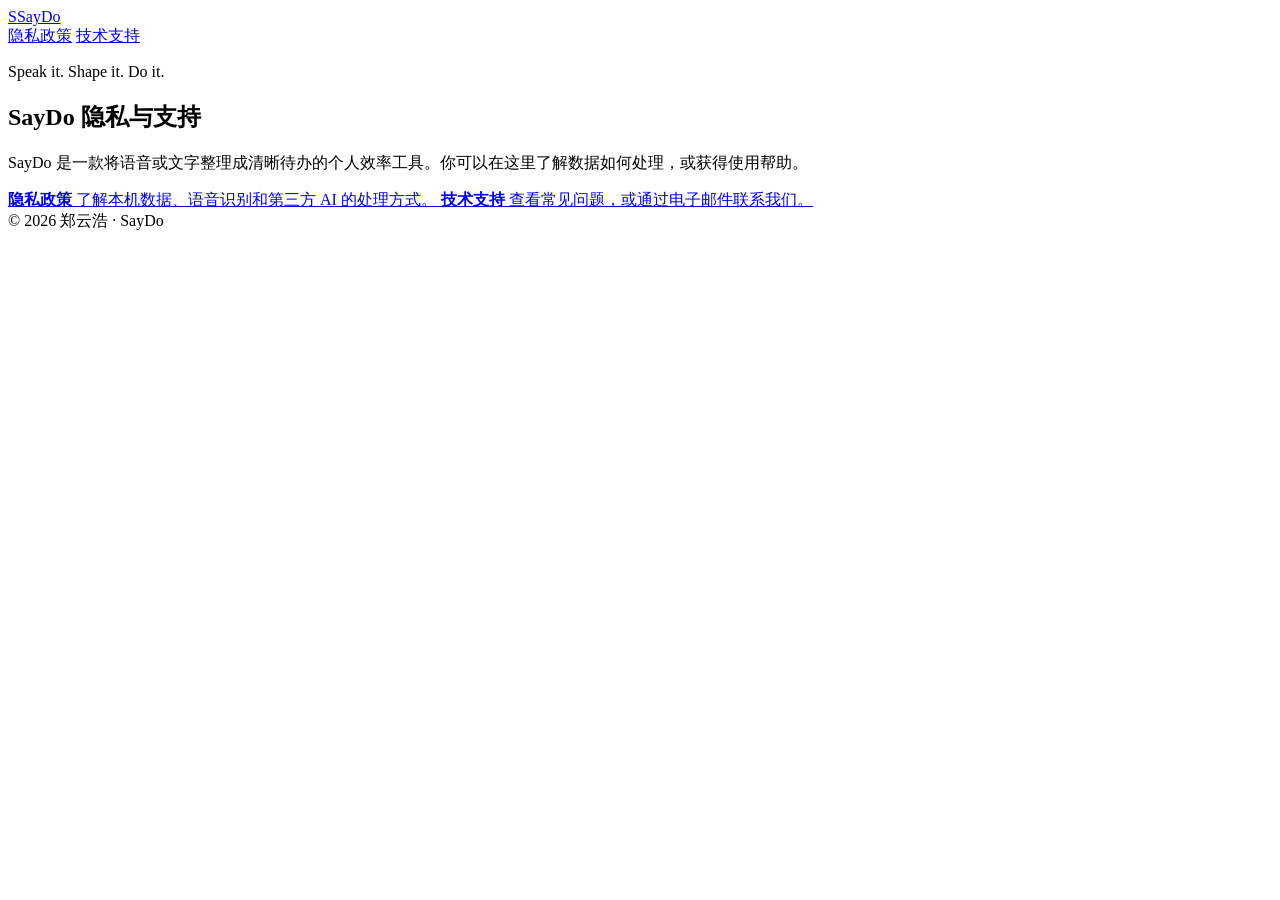
==== index.html @ dc218c29 "Create index.html" ====
<!doctype html>
<html lang="zh-CN">
<head>
  <meta charset="utf-8">
  <meta name="viewport" content="width=device-width, initial-scale=1">
  <meta name="description" content="SayDo 隐私政策与技术支持">
  <title>SayDo · 隐私与支持</title>
  <link rel="stylesheet" href="styles.css">
</head>
<body>
  <main class="shell">
    <header class="topbar">
      <a class="brand" href="index.html"><span class="mark">S</span>SayDo</a>
      <nav aria-label="主要导航">
        <a href="privacy.html">隐私政策</a>
        <a href="support.html">技术支持</a>
      </nav>
    </header>

    <article class="card">
      <p class="eyebrow">Speak it. Shape it. Do it.</p>
      <h1>SayDo 隐私与支持</h1>
      <p class="lead">SayDo 是一款将语音或文字整理成清晰待办的个人效率工具。你可以在这里了解数据如何处理，或获得使用帮助。</p>

      <section class="grid" aria-label="页面入口">
        <a class="link-card" href="privacy.html">
          <strong>隐私政策</strong>
          <span>了解本机数据、语音识别和第三方 AI 的处理方式。</span>
        </a>
        <a class="link-card" href="support.html">
          <strong>技术支持</strong>
          <span>查看常见问题，或通过电子邮件联系我们。</span>
        </a>
      </section>
    </article>

    <footer>© 2026 郑云浩 · SayDo</footer>
  </main>
</body>
</html>
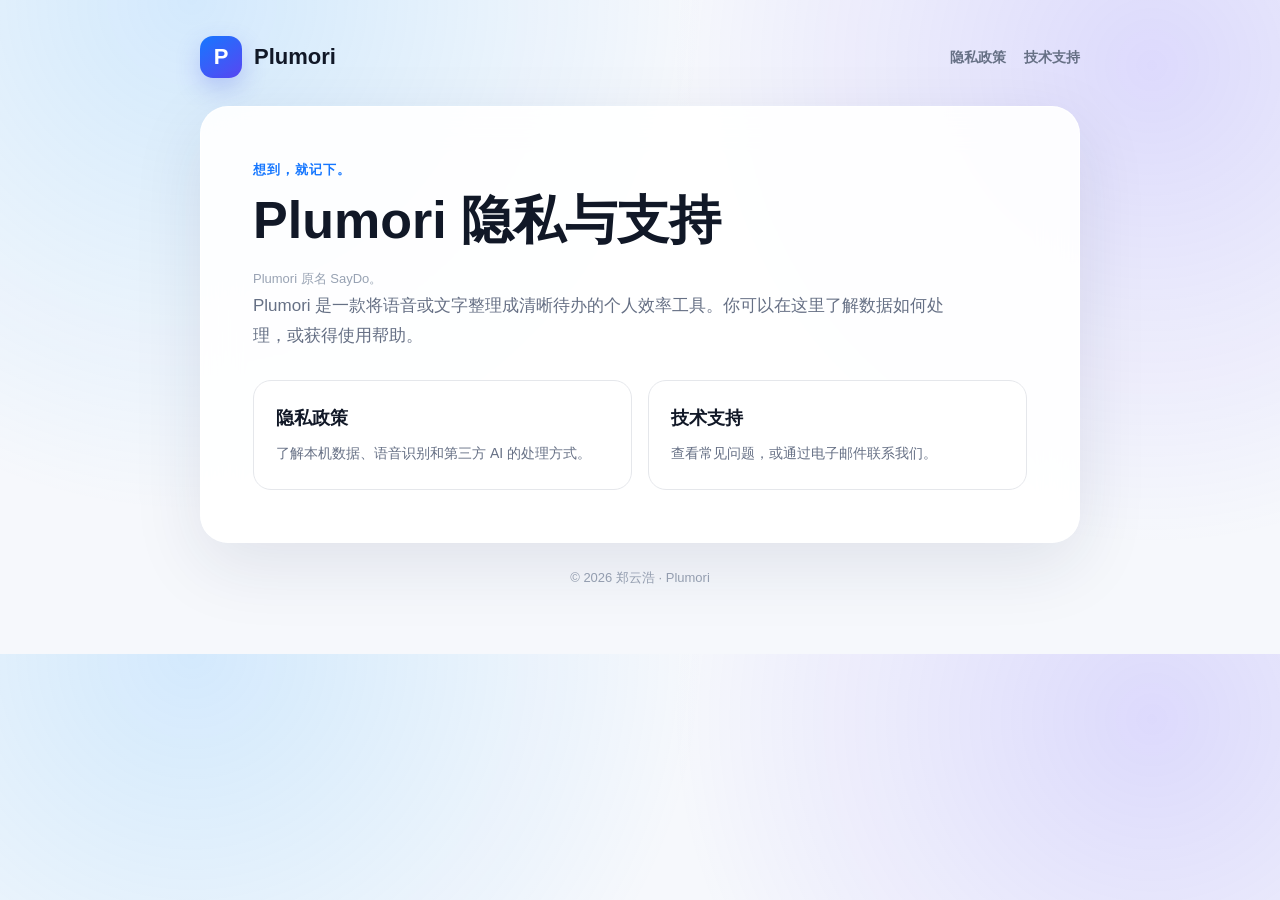
==== commit 2911de78: "Update Plumori branding for 1.1 release" ====
--- a/index.html
+++ b/index.html
@@ -3,14 +3,14 @@
 <head>
   <meta charset="utf-8">
   <meta name="viewport" content="width=device-width, initial-scale=1">
-  <meta name="description" content="SayDo 隐私政策与技术支持">
-  <title>SayDo · 隐私与支持</title>
+  <meta name="description" content="Plumori 隐私政策与技术支持">
+  <title>Plumori · 隐私与支持</title>
   <link rel="stylesheet" href="styles.css">
 </head>
 <body>
   <main class="shell">
     <header class="topbar">
-      <a class="brand" href="index.html"><span class="mark">S</span>SayDo</a>
+      <a class="brand" href="index.html"><span class="mark">P</span>Plumori</a>
       <nav aria-label="主要导航">
         <a href="privacy.html">隐私政策</a>
         <a href="support.html">技术支持</a>
@@ -18,9 +18,10 @@
     </header>
 
     <article class="card">
-      <p class="eyebrow">Speak it. Shape it. Do it.</p>
-      <h1>SayDo 隐私与支持</h1>
-      <p class="lead">SayDo 是一款将语音或文字整理成清晰待办的个人效率工具。你可以在这里了解数据如何处理，或获得使用帮助。</p>
+      <p class="eyebrow">想到，就记下。</p>
+      <h1>Plumori 隐私与支持</h1>
+      <p class="meta">Plumori 原名 SayDo。</p>
+      <p class="lead">Plumori 是一款将语音或文字整理成清晰待办的个人效率工具。你可以在这里了解数据如何处理，或获得使用帮助。</p>
 
       <section class="grid" aria-label="页面入口">
         <a class="link-card" href="privacy.html">
@@ -34,7 +35,7 @@
       </section>
     </article>
 
-    <footer>© 2026 郑云浩 · SayDo</footer>
+    <footer>© 2026 郑云浩 · Plumori</footer>
   </main>
 </body>
 </html>
--- a/styles.css
+++ b/styles.css
@@ -0,0 +1,134 @@
+:root {
+  color-scheme: light;
+  --ink: #111827;
+  --muted: #667085;
+  --line: #e5e7eb;
+  --surface: rgba(255, 255, 255, 0.92);
+  --blue: #1677ff;
+  --purple: #5946f2;
+}
+
+* { box-sizing: border-box; }
+
+body {
+  margin: 0;
+  color: var(--ink);
+  font-family: -apple-system, BlinkMacSystemFont, "Segoe UI", "PingFang SC", "Hiragino Sans GB", sans-serif;
+  line-height: 1.75;
+  background:
+    radial-gradient(circle at 15% 0%, rgba(71, 176, 255, 0.20), transparent 32rem),
+    radial-gradient(circle at 90% 10%, rgba(105, 82, 255, 0.18), transparent 30rem),
+    #f6f8fc;
+}
+
+a { color: var(--blue); }
+
+.shell {
+  width: min(880px, calc(100% - 32px));
+  margin: 0 auto;
+  padding: 36px 0 64px;
+}
+
+.topbar {
+  display: flex;
+  align-items: center;
+  justify-content: space-between;
+  gap: 18px;
+  margin-bottom: 28px;
+}
+
+.brand {
+  display: flex;
+  align-items: center;
+  gap: 12px;
+  color: var(--ink);
+  font-size: 22px;
+  font-weight: 800;
+  text-decoration: none;
+}
+
+.mark {
+  display: grid;
+  width: 42px;
+  height: 42px;
+  place-items: center;
+  color: white;
+  border-radius: 13px;
+  background: linear-gradient(145deg, var(--blue), var(--purple));
+  box-shadow: 0 10px 25px rgba(65, 82, 230, 0.25);
+}
+
+nav { display: flex; gap: 18px; }
+nav a { color: var(--muted); font-size: 14px; font-weight: 650; text-decoration: none; }
+nav a:hover { color: var(--blue); }
+
+.card {
+  padding: clamp(24px, 5vw, 52px);
+  border: 1px solid rgba(255, 255, 255, 0.9);
+  border-radius: 28px;
+  background: var(--surface);
+  box-shadow: 0 22px 70px rgba(31, 42, 74, 0.10);
+  backdrop-filter: blur(18px);
+}
+
+.eyebrow {
+  margin: 0 0 8px;
+  color: var(--blue);
+  font-size: 13px;
+  font-weight: 800;
+  letter-spacing: 0.08em;
+  text-transform: uppercase;
+}
+
+h1 { margin: 0 0 12px; font-size: clamp(32px, 7vw, 52px); line-height: 1.16; }
+h2 { margin: 34px 0 8px; font-size: 22px; line-height: 1.35; }
+h3 { margin: 24px 0 4px; font-size: 17px; }
+p, li { color: #344054; }
+.lead { max-width: 700px; margin: 0; color: var(--muted); font-size: 17px; }
+.meta { margin: 18px 0 0; color: #98a2b3; font-size: 13px; }
+
+.grid {
+  display: grid;
+  grid-template-columns: repeat(2, minmax(0, 1fr));
+  gap: 16px;
+  margin-top: 30px;
+}
+
+.link-card {
+  padding: 22px;
+  color: var(--ink);
+  border: 1px solid var(--line);
+  border-radius: 18px;
+  background: white;
+  text-decoration: none;
+  transition: transform .18s ease, box-shadow .18s ease;
+}
+
+.link-card:hover { transform: translateY(-2px); box-shadow: 0 14px 32px rgba(31, 42, 74, 0.10); }
+.link-card strong { display: block; margin-bottom: 4px; font-size: 18px; }
+.link-card span { color: var(--muted); font-size: 14px; }
+
+.notice {
+  margin: 22px 0;
+  padding: 16px 18px;
+  border-left: 4px solid var(--blue);
+  border-radius: 10px;
+  background: #eef6ff;
+  color: #29476b;
+}
+
+.english {
+  margin-top: 42px;
+  padding-top: 34px;
+  border-top: 1px solid var(--line);
+}
+
+footer { padding: 24px 4px 0; color: #98a2b3; font-size: 13px; text-align: center; }
+
+@media (max-width: 640px) {
+  .shell { width: min(100% - 20px, 880px); padding-top: 18px; }
+  .topbar { align-items: flex-start; }
+  nav { flex-direction: column; align-items: flex-end; gap: 2px; }
+  .grid { grid-template-columns: 1fr; }
+  .card { border-radius: 22px; }
+}
